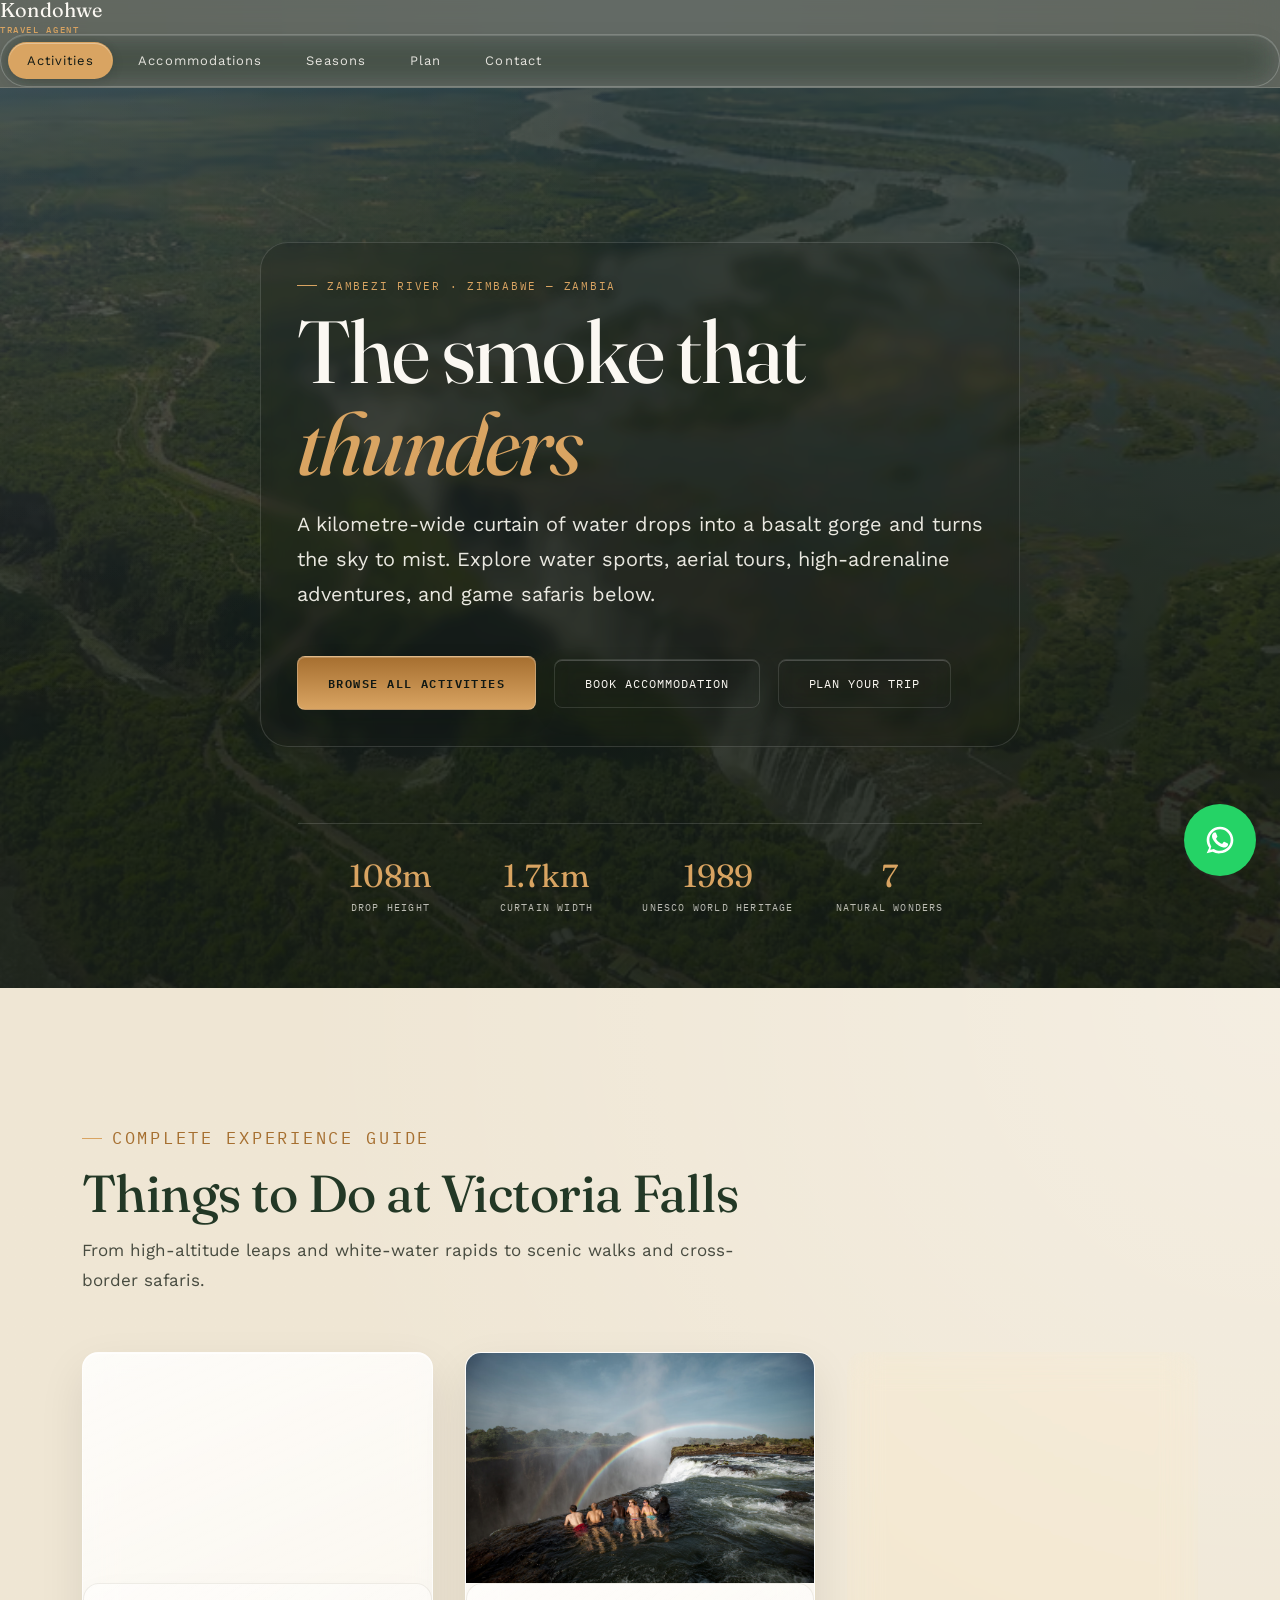
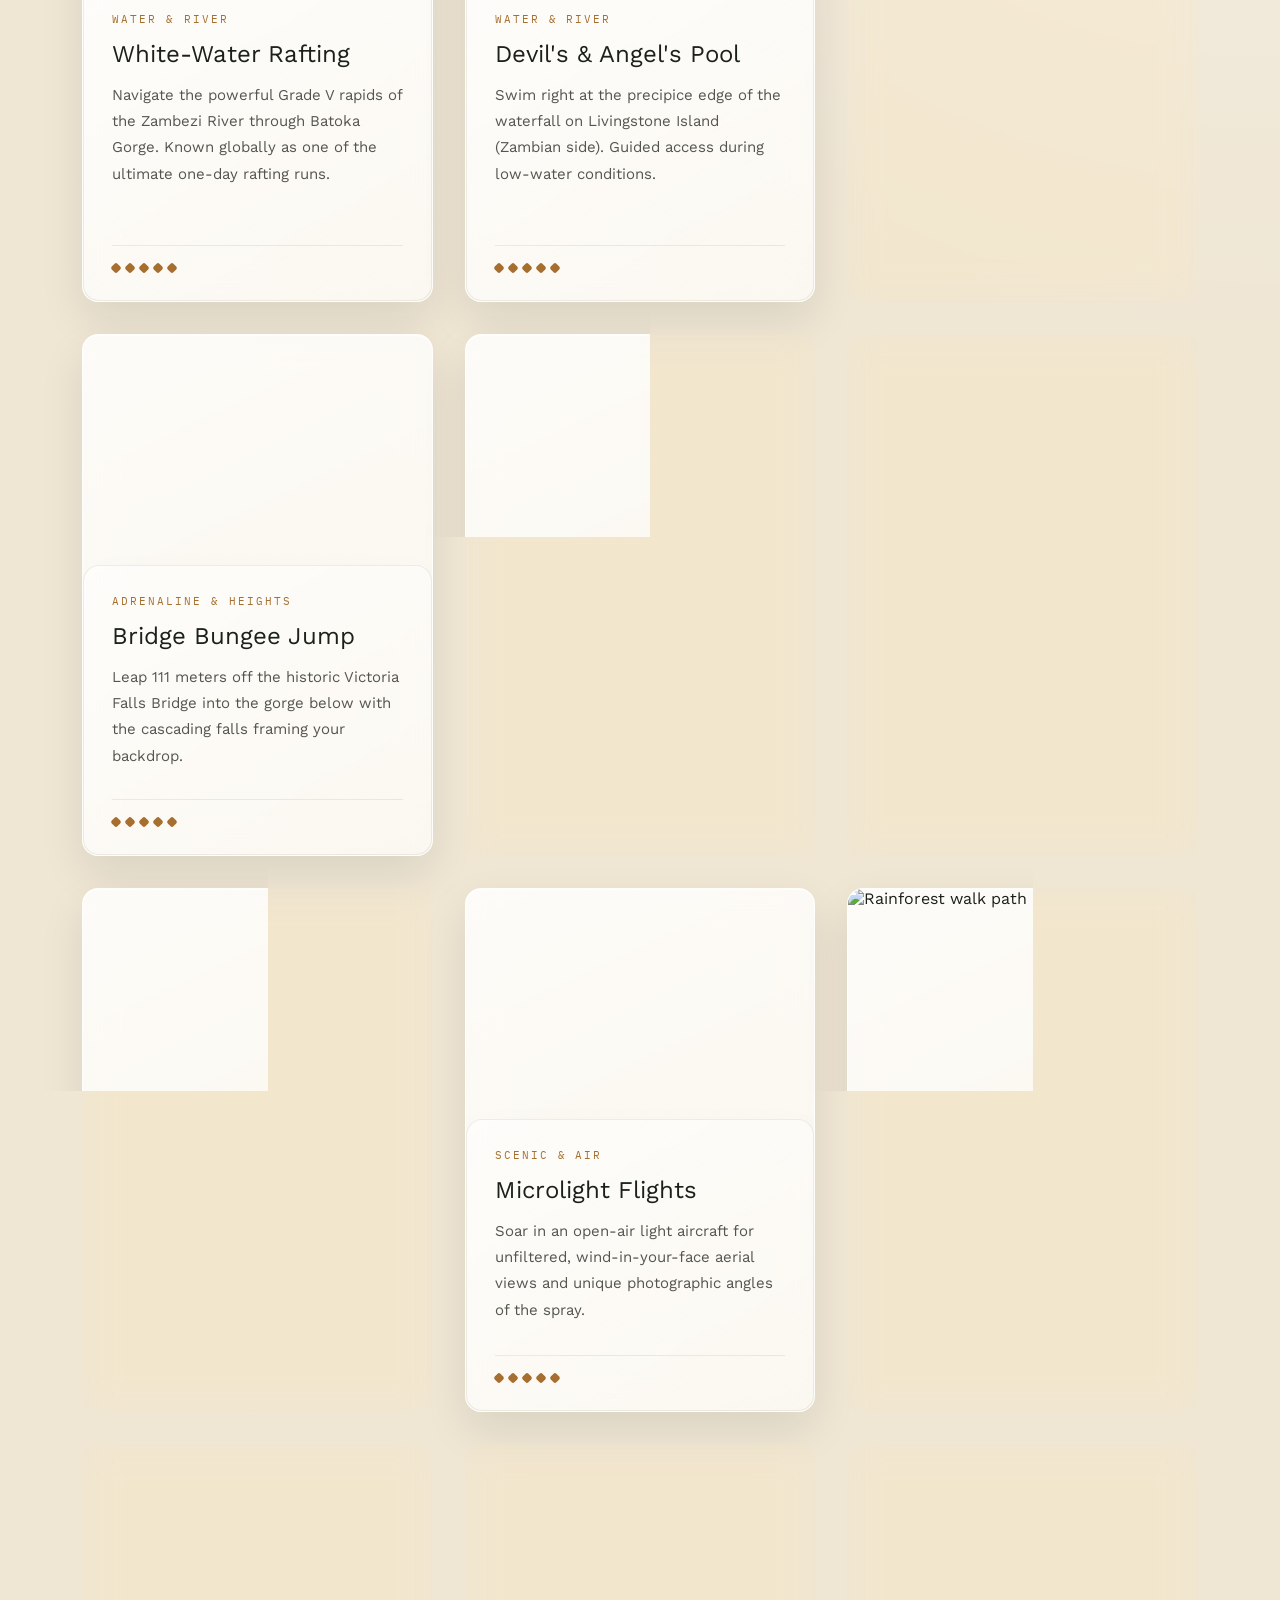
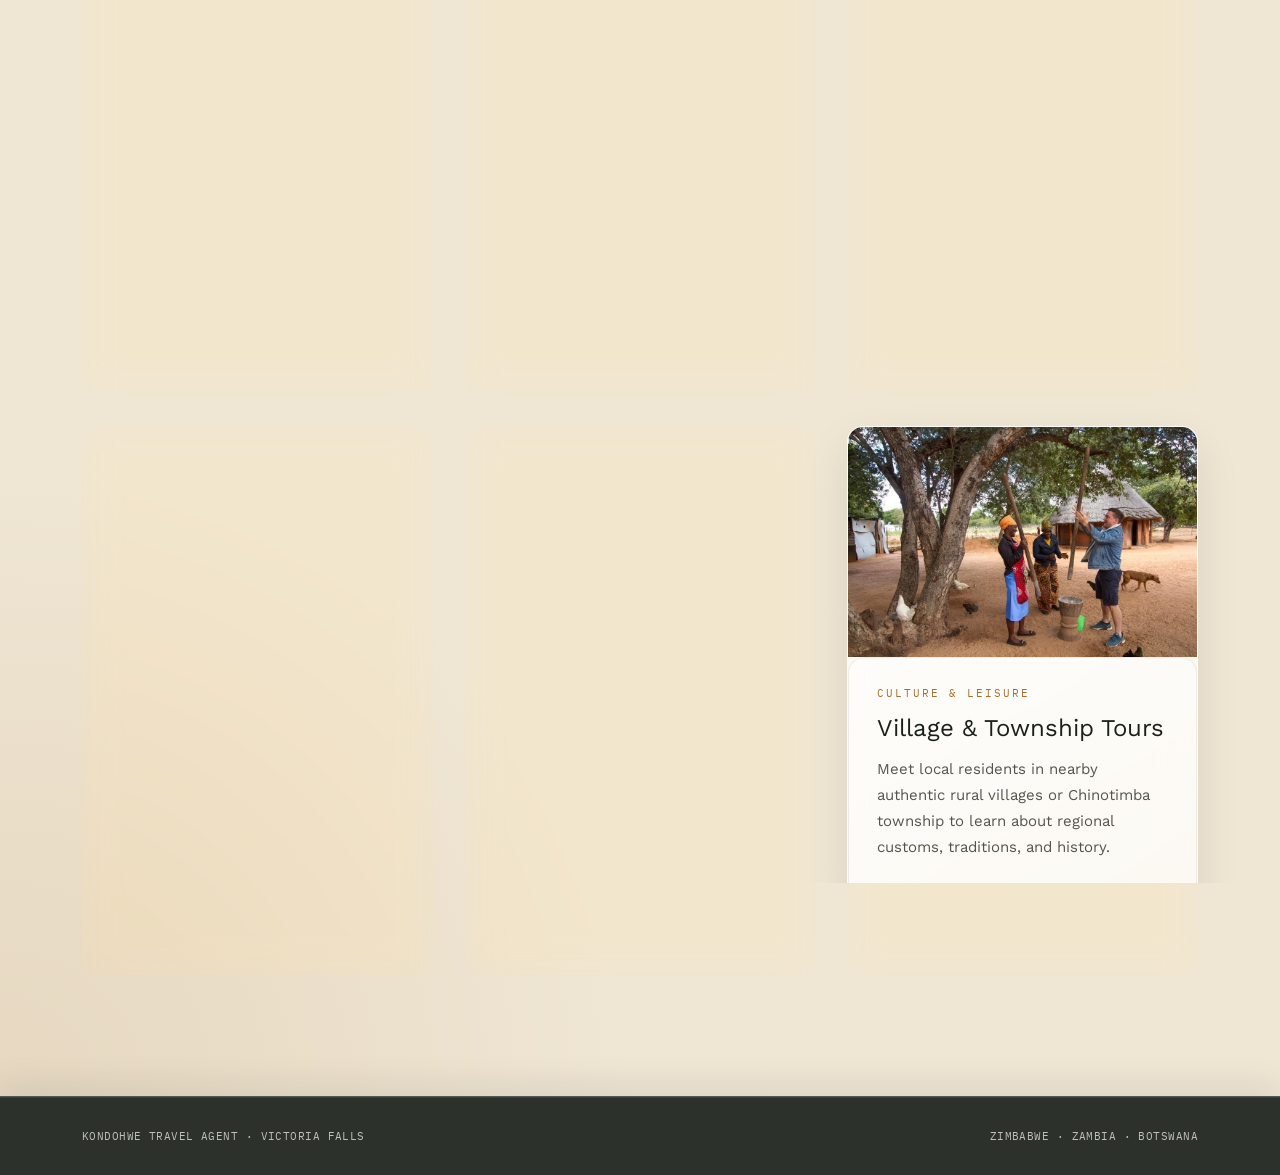
==== activities.html @ aedbdbe7 "Initial commit" ====
<!DOCTYPE html>
<html lang="en">
<head>
<meta charset="UTF-8">
<meta name="viewport" content="width=device-width, initial-scale=1.0">
<title>Kondohwe Travel Agent — Victoria Falls Activities</title>
<link rel="preconnect" href="https://fonts.googleapis.com">
<link rel="preconnect" href="https://fonts.gstatic.com" crossorigin>
<link href="https://fonts.googleapis.com/css2?family=Fraunces:opsz,wght@9..144,300;9..144,450;9..144,600&family=Work+Sans:wght@400;500;600&family=IBM+Plex+Mono:wght@400;500&display=swap" rel="stylesheet">
  <link rel="preload" as="image" href="pictures/VIC FALSS  BACKGROUND.avif" fetchpriority="high">
<style>
:root{
  --ivory:#FBF8F2;
  --sand:#EFE6D4;
  --sand-2:#E6DCC6;
  --forest:#233826;
  --forest-2:#101814;
  --bronze:#A66F30;
  --bronze-light:#D9A462;
  --ink:#1b2119;
  --line-light: rgba(27,33,25,0.10);
  --line-dark: rgba(27,33,25,0.12);
  --glass: rgba(255,255,255,0.06);
}
*{box-sizing:border-box; margin:0; padding:0;}
html{scroll-behavior:smooth;}
body{
  background: radial-gradient(circle at top, rgba(255,255,255,0.85), rgba(239,230,212,0.95) 35%);
  color:var(--ink);
  font-family:'Work Sans', sans-serif;
  -webkit-font-smoothing:antialiased;
  overflow-x:hidden;
}
@media (prefers-reduced-motion: reduce){
  *{animation-duration:0.01ms !important; animation-iteration-count:1 !important; scroll-behavior:auto !important;}
}
h1,h2,h3,h4{ font-family:'Fraunces', serif; font-weight:450; line-height:1.05; letter-spacing:-0.01em; }
.mono{ font-family:'IBM Plex Mono', monospace; }
a{ color:inherit; }
.wrap{ max-width:1180px; margin:0 auto; padding:0 32px; }
.eyebrow{
  font-family:'IBM Plex Mono', monospace;
  font-size:11px;
  letter-spacing:0.16em;
  text-transform:uppercase;
  display:flex; align-items:center; gap:10px;
  color:var(--bronze-light);
}
.eyebrow::before{ content:""; width:20px; height:1px; background:var(--bronze-light); }
a:focus-visible, button:focus-visible{ outline:3px solid var(--bronze); outline-offset:3px; }
  position:fixed; top:0; left:0; right:0; z-index:100;
  background:rgba(26, 36, 28, 0.85);
  backdrop-filter:blur(10px);
  border-bottom:1px solid var(--line-dark);
}
.nav-inner{
  max-width:1180px; margin:0 auto; padding:18px 32px;
  display:flex; align-items:center; justify-content:space-between;
}
.logo{ display:flex; flex-direction:column; line-height:1; text-decoration:none; }
.logo .name{ font-family:'Fraunces', serif; font-size:20px; letter-spacing:0.01em; color:var(--ivory); }
.logo .tag{ font-family:'IBM Plex Mono', monospace; font-size:9px; letter-spacing:0.16em; color:var(--bronze-light); margin-top:4px; text-transform:uppercase; }

nav.links{ display:flex; gap:34px; align-items:center; }
nav.links a{
  font-size:13px; letter-spacing:0.08em;
  text-decoration:none; color:var(--ivory); opacity:0.88;
  padding:8px 0; border-bottom:1px solid transparent;
  transition:opacity .25s, color .25s, border-color .25s;
}
nav.links a:hover, nav.links a.active{ opacity:1; color:var(--bronze-light); border-color:rgba(217,164,98,0.6); }
nav.links a.cta{
  opacity:1; background:linear-gradient(180deg,var(--bronze),var(--bronze-light)); color:var(--forest-2);
  padding:12px 24px; font-family:'IBM Plex Mono', monospace; font-size:11px; letter-spacing:0.12em; text-transform:uppercase;
  border-radius:999px; border:none; font-weight:700; box-shadow:0 18px 35px rgba(166,111,48,0.18);
}
nav.links a.cta:hover{ background:linear-gradient(180deg,var(--bronze-light),#cca464); }

/* Hamburger Icon Toggle */
.hamburger{
  display:none; flex-direction:column; justify-content:space-between;
  width:26px; height:18px; background:none; border:none; cursor:pointer; z-index:110;
}
.hamburger span{ width:100%; height:2px; background:var(--ivory); transition:all 0.3s ease; }
.hamburger.open span:nth-child(1){ transform: translateY(8px) rotate(45deg); }
.hamburger.open span:nth-child(2){ opacity:0; }
.hamburger.open span:nth-child(3){ transform: translateY(-8px) rotate(-45deg); }

@media (max-width:860px){
  .hamburger{ display:flex; }
  nav.links{
    position:fixed; top:0; right:-100%; width:80%; max-width:320px; height:100vh;
    background:var(--forest-2); flex-direction:column; justify-content:center;
    gap:28px; padding:40px; transition:right 0.35s ease; box-shadow:-10px 0 30px rgba(0,0,0,0.5);
  }
  nav.links.open{ right:0; }
  nav.links a{ font-size:16px; }
}

/* ---------- LANDING HERO WITH FALLS BACKGROUND ---------- */
.hero{
  position:relative;
  min-height:100vh;
  background: linear-gradient(180deg, rgba(19,25,19,0.72) 0%, rgba(19,25,19,0.90) 100%),
              url('pictures/VIC FALSS  BACKGROUND.avif') center/cover no-repeat;
  color:var(--ivory);
  display:flex; flex-direction:column; justify-content:center;
  padding-top:120px;
}
.hero::before{
  content:'';
  position:absolute; inset:0;
  background:radial-gradient(circle at top left, rgba(255,255,255,0.08), transparent 40%);
  pointer-events:none;
}
.hero-content{ position:relative; z-index:2; max-width:760px; padding:36px; backdrop-filter:blur(6px); background:rgba(19,25,19,0.22); border:1px solid rgba(255,255,255,0.14); border-radius:28px; }
.hero h1{ font-size:clamp(48px, 8vw, 88px); font-weight:450; margin-top:12px; letter-spacing:-0.02em; }
.hero h1 em{ font-style:italic; color:var(--bronze-light); }
.hero p.sub{
  max-width:58ch; font-size:clamp(16px,1.85vw,20px); line-height:1.75;
  color:rgba(251,248,241,0.92); margin-top:18px;
}
.hero-ctas{ display:flex; gap:18px; margin-top:44px; flex-wrap:wrap; align-items:center; }
.btn-ghost{ border-color:rgba(255,255,255,0.12); color:var(--ivory); background:var(--glass); }
.btn-ghost:hover{ border-color:rgba(255,255,255,0.22); }

/* Booking button variant */
.btn-book{
  background:transparent; border:1px solid rgba(255,255,255,0.12);
  color:var(--ivory); padding:16px 30px; border-radius:8px;
  font-family:'IBM Plex Mono', monospace; font-size:12px; letter-spacing:0.08em;
  transition:transform .15s ease, box-shadow .2s ease, background .2s ease;
}
.btn-book:hover{ transform:translateY(-3px); box-shadow:0 20px 40px rgba(16,18,14,0.16); background:rgba(255,255,255,0.03); }

.trust-row{
  position:relative; z-index:2; margin-top:76px; margin-bottom: 40px;
  display:flex; gap:36px; flex-wrap:wrap; justify-content:center;
  border-top:1px solid rgba(255,255,255,0.14); padding-top:32px;
}
.trust-item{ text-align:center; min-width:120px; }
.trust-item .num{ font-family:'Fraunces', serif; font-size:32px; color:var(--bronze-light); }
.trust-item .lbl{ font-family:'IBM Plex Mono', monospace; font-size:10px; letter-spacing:0.12em; text-transform:uppercase; color:rgba(251,248,241,0.72); margin-top:6px; }

/* ---------- ACTIVITIES GRID & CARDS WITH IMAGES ---------- */
.experiences{ background:radial-gradient(circle at top right, rgba(255,255,255,0.32), transparent 28%), radial-gradient(circle at bottom left, rgba(166,111,48,0.12), transparent 18%), linear-gradient(180deg, var(--sand) 0%, rgba(239,230,212,0.96) 100%); padding:120px 0; }
.section-head{ max-width:680px; margin-bottom:56px; }
.section-head h2{ font-size:clamp(36px,4.4vw,52px); margin-top:12px; color:var(--forest); }
.section-head p{ margin-top:16px; font-size:17px; line-height:1.75; color:rgba(34,40,31,0.82); }

.grid-exp{ display:grid; grid-template-columns:repeat(auto-fit, minmax(320px, 1fr)); gap:32px; }
.exp-card{
  background:rgba(255,255,255,0.96);
  border:1px solid rgba(27,33,25,0.08);
  overflow:hidden;
  display:flex; flex-direction:column;
  transition:transform .3s cubic-bezier(.2,.9,.2,1), box-shadow .3s ease, border-color .3s ease;
  border-radius:24px; box-shadow:0 28px 70px rgba(16,18,14,0.08);
}
.exp-card:hover{ transform:translateY(-8px); box-shadow:0 38px 90px rgba(16,18,14,0.14); border-color:rgba(217,164,98,0.18); }
.exp-img-wrap{ width:100%; height:230px; overflow:hidden; position:relative; }
.exp-img-wrap img{ width:100%; height:100%; object-fit:cover; transition:transform .35s ease; }
.exp-card:hover .exp-img-wrap img{ transform:scale(1.06); }

.exp-body{ padding:28px; display:flex; flex-direction:column; gap:14px; flex:1; }
.exp-num{ font-family:'IBM Plex Mono', monospace; font-size:11px; letter-spacing:0.18em; color:var(--bronze); text-transform:uppercase; }
.exp-name{ font-size:24px; color:var(--ink); }
.exp-desc{ font-size:15px; line-height:1.75; color:rgba(34,40,31,0.78); flex:1; }
.exp-meta{ display:flex; align-items:center; justify-content:space-between; margin-top:16px; padding-top:18px; border-top:1px solid rgba(27,33,25,0.08); }
.leaf-rating{ display:flex; gap:6px; }
.leaf-rating span{ width:8px; height:8px; border-radius:2px; background:var(--line-light); transform:rotate(45deg); }
.leaf-rating span.on{ background:var(--bronze); }
.exp-note{ font-family:'IBM Plex Mono', monospace; font-size:10px; letter-spacing:0.08em; text-transform:uppercase; color:rgba(34,40,31,0.55); margin-top:2px; }  .exp-card{ cursor:pointer; }

/* Inline expansion panel for each activity card */
.exp-extra{ max-height:0; overflow:hidden; transition:max-height .35s ease, padding .28s ease; padding:0 28px; }
.exp-extra .image-grid{ display:grid; grid-template-columns:repeat(auto-fit, minmax(140px, 1fr)); gap:12px; margin-top:16px; }
.exp-extra .image-grid img{ width:100%; height:110px; object-fit:cover; border-radius:10px; }
.exp-extra p{ margin-top:12px; color:rgba(34,40,31,0.85); line-height:1.6; }
.exp-card.expanded{ box-shadow:0 48px 110px rgba(16,18,14,0.16); transform:translateY(-10px); }
.exp-card.expanded .exp-extra{ max-height:680px; padding-bottom:18px; }


.activity-modal{
  position:fixed; inset:0; z-index:200; display:flex;
  justify-content:center; align-items:center; padding:32px;
  background:rgba(15,20,15,0); pointer-events:none; opacity:0;
  transition:opacity 220ms ease; backdrop-filter:blur(6px);
}
.activity-modal.open{ background:rgba(15,20,15,0.75); pointer-events:auto; opacity:1; }
.activity-modal-content{
  width:100%; max-width:1000px; max-height:92vh; overflow:auto;
  background:rgba(251,248,241,0.98); border-radius:24px; box-shadow:0 40px 80px rgba(0,0,0,0.25);
  transform:translateY(18px) scale(0.98); opacity:0;
  transition:transform 260ms cubic-bezier(.2,.9,.2,1), opacity 200ms ease;
}
.activity-modal.open .activity-modal-content{ transform:translateY(0) scale(1); opacity:1; }
.activity-modal.closing{ background:rgba(15,20,15,0); opacity:0; pointer-events:none; }
.activity-modal.closing .activity-modal-content{ transform:translateY(18px) scale(0.98); opacity:0; }
.activity-modal-header{ display:flex; justify-content:space-between; align-items:flex-start; gap:24px; padding:28px 32px 0; }
.activity-modal-header h3{ margin:0; font-size:clamp(28px,3vw,40px); color:var(--forest); }
.activity-modal-close{ background:none; border:none; color:var(--forest); font-size:20px; cursor:pointer; padding:10px; line-height:1; }
.activity-modal-body{ padding:0 32px 32px; }
.activity-modal-body p{ font-size:15px; line-height:1.75; color:rgba(34,40,31,0.88); margin:0 0 20px; }
.activity-image-grid{ display:grid; grid-template-columns:repeat(auto-fit, minmax(220px, 1fr)); gap:18px; }
.activity-image-grid img{ width:100%; height:220px; object-fit:cover; border-radius:16px; }
.activity-meta{ display:flex; flex-wrap:wrap; gap:12px; margin-bottom:18px; }
.activity-meta span{ background:var(--sand); color:var(--forest); padding:10px 14px; border-radius:999px; font-family:'IBM Plex Mono', monospace; font-size:11px; text-transform:uppercase; letter-spacing:0.08em; }
/* ---------- FOOTER ---------- */
footer{ background:var(--forest-2); color:rgba(251,248,241,0.55); padding:32px 0; border-top:1px solid var(--line-dark); }
.footer-inner{ display:flex; justify-content:space-between; align-items:center; flex-wrap:wrap; gap:14px; font-family:'IBM Plex Mono', monospace; font-size:11px; letter-spacing:0.04em; }

 </style>
<link rel="stylesheet" href="styles.css">
</head>
<body>

<!-- NAVIGATION -->
<header class="nav">
  <div class="nav-inner">
    <a href="index.html" class="logo">
      <span class="name">Kondohwe</span>
      <span class="tag">Travel Agent</span>
    </a>
    
    <button class="hamburger" id="hamburger-btn" aria-label="Toggle Menu">
      <span></span>
      <span></span>
      <span></span>
    </button>

    <nav class="links" id="nav-links">
      <a href="#activities" class="active">Activities</a>
      <a href="accommodations.html">Accommodations</a>
      <a href="seasons.html">Seasons</a>
      <a href="plan.html">Plan</a>
      <a href="contact.html">Contact</a>
    </nav>
  </div>
</header>

<!-- LANDING HERO WITH FALLS BACKGROUND IMAGE -->
<section class="hero">
  <div class="wrap hero-content">
    <p class="eyebrow">Zambezi River · Zimbabwe — Zambia</p>
    <h1>The smoke that <em>thunders</em></h1>
    <p class="sub">A kilometre-wide curtain of water drops into a basalt gorge and turns the sky to mist. Explore water sports, aerial tours, high-adrenaline adventures, and game safaris below.</p>
    <div class="hero-ctas">
      <a href="#activities" class="btn btn-primary">Browse All Activities</a>
      <a href="accommodations.html" class="btn btn-book">Book Accommodation</a>
      <a href="plan.html" class="btn btn-ghost">Plan Your Trip</a>
    </div>
  </div>

  <div class="trust-row wrap">
    <div class="trust-item"><div class="num">108m</div><div class="lbl">drop height</div></div>
    <div class="trust-item"><div class="num">1.7km</div><div class="lbl">curtain width</div></div>
    <div class="trust-item"><div class="num">1989</div><div class="lbl">UNESCO world heritage</div></div>
    <div class="trust-item"><div class="num">7</div><div class="lbl">Natural Wonders</div></div>
  </div>
</section>

<!-- COMPLETE ACTIVITIES CATALOGUE -->
<section class="experiences" id="activities">
  <div class="wrap">
    <div class="section-head">
      <p class="eyebrow" style="color:var(--bronze);">Complete Experience Guide</p>
      <h2>Things to Do at Victoria Falls</h2>
      <p>From high-altitude leaps and white-water rapids to scenic walks and cross-border safaris.</p>
    </div>

    <div class="grid-exp">

      <!-- 1. White-water Rafting -->
      <div class="exp-card">
        <div class="exp-img-wrap">
          <img src="pictures/SIO_5981-1-scaled-1.webp" alt="White water rafting" loading="lazy" decoding="async" fetchpriority="low" width="320" height="200">
        </div>
        <div class="exp-body">
          <span class="exp-num">Water & River</span>
          <span class="exp-name">White-Water Rafting</span>
          <p class="exp-desc">Navigate the powerful Grade V rapids of the Zambezi River through Batoka Gorge. Known globally as one of the ultimate one-day rafting runs.</p>
          <div class="exp-meta">
            <div class="leaf-rating"><span class="on"></span><span class="on"></span><span class="on"></span><span class="on"></span><span class="on"></span></div>
          </div>
        </div>
      </div>

      <!-- 3. Devil's Pool / Angel's Pool -->
      <div class="exp-card">
        <div class="exp-img-wrap">
          <img src="pictures/Devil's & Angel's Pool.avif" alt="Devils Pool" loading="lazy" decoding="async" fetchpriority="low" width="320" height="200">
        </div>
        <div class="exp-body">
          <span class="exp-num">Water & River</span>
          <span class="exp-name">Devil's & Angel's Pool</span>
          <p class="exp-desc">Swim right at the precipice edge of the waterfall on Livingstone Island (Zambian side). Guided access during low-water conditions.</p>
          <div class="exp-meta">
            <div class="leaf-rating"><span class="on"></span><span class="on"></span><span class="on"></span><span class="on"></span><span class="on"></span></div>
          </div>
        </div>
      </div>

      <!-- 4. Upper Zambezi Canoeing -->
      <div class="exp-card">
        <div class="exp-img-wrap">
          <img src="pictures/Upper Zambezi Canoeing.jpg" alt="Canoeing Upper Zambezi" loading="lazy" decoding="async" fetchpriority="low" width="320" height="200">
        </div>
        <div class="exp-body">
          <span class="exp-num">Water & River</span>
          <span class="exp-name">Upper Zambezi Canoeing</span>
          <p class="exp-desc">Paddle calm stretches of the upper river in two-person canoes, gliding past river islands and game drinking along the banks.</p>
          <div class="exp-meta">
            <div class="leaf-rating"><span class="on"></span><span class="on"></span><span class="on"></span><span></span><span></span></div>
          </div>
        </div>
      </div>

      <!-- 5. Bungee Jumping -->
      <div class="exp-card">
        <div class="exp-img-wrap">
          <img src="pictures/Bridge Bungee Jump.jpg" alt="Bungee Jumping" loading="lazy" decoding="async" fetchpriority="low" width="320" height="200">
        </div>
        <div class="exp-body">
          <span class="exp-num">Adrenaline & Heights</span>
          <span class="exp-name">Bridge Bungee Jump</span>
          <p class="exp-desc">Leap 111 meters off the historic Victoria Falls Bridge into the gorge below with the cascading falls framing your backdrop.</p>
          <div class="exp-meta">
            <div class="leaf-rating"><span class="on"></span><span class="on"></span><span class="on"></span><span class="on"></span><span class="on"></span></div>
          </div>
        </div>
      </div>

      <!-- 6. Gorge Swing & Flying Fox -->
      <div class="exp-card">
        <div class="exp-img-wrap">
          <img src="pictures/Gorge Swing & Flying Fox.jpg" alt="Gorge Swing" loading="lazy" decoding="async" fetchpriority="low" width="320" height="200">
        </div>
        <div class="exp-body">
          <span class="exp-num">Adrenaline & Heights</span>
          <span class="exp-name">Gorge Swing & Flying Fox</span>
          <p class="exp-desc">Step off the rim for a 70m free-fall before swinging out over Batoka Gorge, or cable-slide high above the abyss on the Flying Fox.</p>
          <div class="exp-meta">
            <div class="leaf-rating"><span class="on"></span><span class="on"></span><span class="on"></span><span class="on"></span><span></span></div>
          </div>
        </div>
      </div>

      <!-- 7. Zipline & Canopy Tours -->
      <div class="exp-card">
        <div class="exp-img-wrap">
          <img src="pictures/Botswana-Victoria-Falls-Zipline-e1719482987977.webp" alt="Canopy Zipline" loading="lazy" decoding="async" fetchpriority="low" width="320" height="200">
        </div>
        <div class="exp-body">
          <span class="exp-num">Adrenaline & Heights</span>
          <span class="exp-name">Zipline & Canopy Tours</span>
          <p class="exp-desc">Glide across deep chasms and through the hardwood forest canopy on a network of high cable slides and suspended walkways.</p>
          <div class="exp-meta">
            <div class="leaf-rating"><span class="on"></span><span class="on"></span><span class="on"></span><span class="on"></span><span></span></div>
          </div>
        </div>
      </div>

      <!-- 8. Flight of Angels (Helicopter) -->
      <div class="exp-card">
        <div class="exp-img-wrap">
          <img src="pictures/HELICOPTER.avif" alt="Helicopter flight over Victoria Falls" loading="lazy" decoding="async" fetchpriority="low" width="320" height="200">
        </div>
        <div class="exp-body">
          <span class="exp-num">Scenic & Air</span>
          <span class="exp-name">Flight of Angels (Helicopter)</span>
          <p class="exp-desc">Take a 12- or 25-minute flight looping over the massive fall curtain and down through the winding basalt gorges.</p>
          <div class="exp-meta">
            <div class="leaf-rating"><span class="on"></span><span class="on"></span><span class="on"></span><span class="on"></span><span class="on"></span></div>
          </div>
        </div>
      </div>

      <!-- 9. Microlight Flights -->
      <div class="exp-card">
        <div class="exp-img-wrap">
          <img src="pictures/microlight-flight-zambia.jpg" alt="Microlight Flight" loading="lazy" decoding="async" fetchpriority="low" width="320" height="200">
        </div>
        <div class="exp-body">
          <span class="exp-num">Scenic & Air</span>
          <span class="exp-name">Microlight Flights</span>
          <p class="exp-desc">Soar in an open-air light aircraft for unfiltered, wind-in-your-face aerial views and unique photographic angles of the spray.</p>
          <div class="exp-meta">
            <div class="leaf-rating"><span class="on"></span><span class="on"></span><span class="on"></span><span class="on"></span><span class="on"></span></div>
          </div>
        </div>
      </div>

      <!-- 10. Guided Rainforest Walks -->
      <div class="exp-card">
        <div class="exp-img-wrap">
          <img src="https://assets.anantara.com/image/upload/q_auto%2Cf_auto%2Cc_limit%2Cw_1045/media/minor/anantara/images/royal-livingstone-by-anantara/leisure/activities/royal_livingstone_by_anantara_activities_vicfallsleisurewalk_984x532.jpg" alt="Rainforest walk path" loading="lazy" decoding="async" fetchpriority="low" width="320" height="200">
        </div>
        <div class="exp-body">
          <span class="exp-num">Scenic & On Foot</span>
          <span class="exp-name">Guided Rainforest Walk</span>
          <p class="exp-desc">Walk the paths of Victoria Falls National Park across 16 key viewpoints, getting immersed in localized mist and rainbows.</p>
          <div class="exp-meta">
            <div class="leaf-rating"><span class="on"></span><span class="on"></span><span class="on"></span><span class="on"></span><span></span></div>
          </div>
        </div>
      </div>

      <!-- 11. Game Drives -->
      <div class="exp-card">
        <div class="exp-img-wrap">
          <img src="pictures/game drive.avif" alt="Safari game drive lion" loading="lazy" decoding="async" fetchpriority="low" width="320" height="200">
        </div>
        <div class="exp-body">
          <span class="exp-num">Wildlife & Land</span>
          <span class="exp-name">Reserve Game Drives</span>
          <p class="exp-desc">Spot elephants, rhinos, lions, and buffaloes on 4x4 open safari vehicle drives in Victoria Falls Private Game Reserve or Zambezi NP.</p>
          <div class="exp-meta">
            <div class="leaf-rating"><span class="on"></span><span class="on"></span><span class="on"></span><span class="on"></span><span></span></div>
          </div>
        </div>
      </div>

      <!-- 12. Chobe Day Trip -->
      <div class="exp-card">
        <div class="exp-img-wrap">
          <img src="pictures/botswana-chobe-elephant.jpg" alt="Elephant in Chobe" loading="lazy" decoding="async" fetchpriority="low" width="320" height="230">
        </div>
        <div class="exp-body">
          <span class="exp-num">Wildlife & Land</span>
          <span class="exp-name">Chobe National Park Day Trip</span>
          <p class="exp-desc">Cross into Botswana for a full-day adventure including a Chobe River safari cruise and afternoon 4x4 drive in elephant territory.</p>
          <div class="exp-meta">
            <div class="leaf-rating"><span class="on"></span><span class="on"></span><span class="on"></span><span class="on"></span><span class="on"></span></div>
          </div>
        </div>
      </div>

      <!-- 13. Horseback / Nature Trails -->
      <div class="exp-card">
        <div class="exp-img-wrap">
          <img src="pictures/Horse-Riding-aroun-Vic-Falls-6.jpeg" alt="Horseback ride in bush" loading="lazy" decoding="async" fetchpriority="low" width="320" height="230">
        </div>
        <div class="exp-body">
          <span class="exp-num">Wildlife & Land</span>
          <span class="exp-name">Horseback & Bush Trails</span>
          <p class="exp-desc">Ride through African teak forests and national park bushlands along the riverbanks, tracking wildlife silently on horseback.</p>
          <div class="exp-meta">
            <div class="leaf-rating"><span class="on"></span><span class="on"></span><span class="on"></span><span></span><span></span></div>
          </div>
        </div>
      </div>

      <!-- 14. The Boma Dinner & Drum Show -->
      <div class="exp-card">
        <div class="exp-img-wrap">
          <img src="pictures/BOMA.jpg" alt="African night drum show" loading="lazy" decoding="async" fetchpriority="low" width="320" height="230">
        </div>
        <div class="exp-body">
          <span class="exp-num">Culture & Leisure</span>
          <span class="exp-name">The Boma Dinner & Drum Show</span>
          <p class="exp-desc">An immersive evening featuring traditional buffet delicacies, local dancers, face painting, and interactive djembe drumming.</p>
          <div class="exp-meta">
            <div class="leaf-rating"><span class="on"></span><span class="on"></span><span class="on"></span><span class="on"></span><span></span></div>
          </div>
        </div>
      </div>

      <!-- 15. High Tea at Victoria Falls Hotel -->
      <div class="exp-card">
        <div class="exp-img-wrap">
          <img src="pictures/VictoriaFallsHotelHighTea-700x465.jpg" alt="High tea setting" loading="lazy" decoding="async" fetchpriority="low" width="320" height="230">
        </div>
        <div class="exp-body">
          <span class="exp-num">Culture & Leisure</span>
          <span class="exp-name">High Tea at Victoria Falls Hotel</span>
          <p class="exp-desc">Savor tea, pastries, and sandwiches on Stanley's Terrace overlooking the historic Victoria Falls Bridge and spray plumes.</p>
          <div class="exp-meta">
            <div class="leaf-rating"><span class="on"></span><span class="on"></span><span class="on"></span><span></span><span></span></div>
          </div>
        </div>
      </div>

      <!-- 16. Village & Township Tours -->
      <div class="exp-card">
        <div class="exp-img-wrap">
          <img src="pictures/victoria-falls-zimbabwe-village-tour_ZbopW.jpg" alt="Local village culture" loading="lazy" decoding="async" fetchpriority="low" width="320" height="230">
        </div>
        <div class="exp-body">
          <span class="exp-num">Culture & Leisure</span>
          <span class="exp-name">Village & Township Tours</span>
          <p class="exp-desc">Meet local residents in nearby authentic rural villages or Chinotimba township to learn about regional customs, traditions, and history.</p>
          <div class="exp-meta">
            <div class="leaf-rating"><span class="on"></span><span class="on"></span><span class="on"></span><span class="on"></span><span></span></div>
          </div>
        </div>
      </div>

    </div>
  </div>
</section>

<div class="activity-modal" id="activity-modal" aria-hidden="true">
  <div class="activity-modal-content" role="dialog" aria-labelledby="activity-modal-title">
    <div class="activity-modal-header">
      <h3 id="activity-modal-title"></h3>
      <button type="button" class="activity-modal-close" id="activity-modal-close" aria-label="Close detail panel">×</button>
    </div>
    <div class="activity-modal-body">
      <div class="activity-meta" id="activity-modal-meta"></div>
      <p id="activity-modal-description"></p>
      <div class="activity-image-grid" id="activity-modal-images"></div>
    </div>
  </div>
</div>

<footer>
  <div class="wrap footer-inner">
    <span>KONDOHWE TRAVEL AGENT · VICTORIA FALLS</span>
    <span>ZIMBABWE · ZAMBIA · BOTSWANA</span>
  </div>
</footer>

<script>
// Mobile Hamburger Menu Toggle Script
(function(){
  var btn = document.getElementById('hamburger-btn');
  var menu = document.getElementById('nav-links');

  if(btn && menu){
    btn.addEventListener('click', function(){
      btn.classList.toggle('open');
      menu.classList.toggle('open');
    });

    // Close menu when clicking outside or clicking a link
    menu.querySelectorAll('a').forEach(function(link){
      link.addEventListener('click', function(){
        btn.classList.remove('open');
        menu.classList.remove('open');
      });
    });
  }

  var activityData = {
    'White-Water Rafting': {
      title: 'White-Water Rafting',
      meta: ['Water & River', 'Grade V Rapids', '1 day'],
      description: 'Navigate the powerful rapids of the upper Zambezi through Batoka Gorge. Experience thrilling drops, white-water waves, and expert river guides blending adrenaline with spectacular canyon scenery.',
      images: ['pictures/VIC FALLS.avif', 'pictures/Upper Zambezi Canoeing.jpg', 'pictures/victoria-falls-zimbabwe-village-tour_ZbopW.jpg']
    },
    "Devil's & Angel's Pool": {
      title: "Devil's & Angel's Pool",
      meta: ['Water & River', 'Swimming', 'High Water'],
      description: 'Swim at the edge of the falls on Livingstone Island when conditions allow. This guided experience offers dramatic views and a unique natural pool at the precipice.',
      images: ["pictures/Devil's & Angel's Pool.avif", 'pictures/VIC FALSS  BACKGROUND.avif', 'pictures/VIC FALLS.avif']
    },
    'Upper Zambezi Canoeing': {
      title: 'Upper Zambezi Canoeing',
      meta: ['Water & River', 'Paddle', 'Nature'],
      description: 'Paddle calm river sections in a two-person canoe while drifting past river islands and wildlife along the banks during a serene guided tour.',
      images: ['pictures/Upper Zambezi Canoeing.jpg', 'pictures/victoria-falls-zimbabwe-village-tour_ZbopW.jpg', 'pictures/VIC FALLS.avif']
    },
    'Bridge Bungee Jump': {
      title: 'Bridge Bungee Jump',
      meta: ['Adrenaline & Heights', '111m', 'Thrill'],
      description: 'Leap 111 meters off the historic Victoria Falls Bridge, free-falling over the Batoka Gorge with the waterfall in the backdrop.',
      images: ['pictures/Bridge Bungee Jump.jpg', 'pictures/Gorge Swing & Flying Fox.jpg', 'pictures/HELICOPTER.avif']
    },
    'Gorge Swing & Flying Fox': {
      title: 'Gorge Swing & Flying Fox',
      meta: ['Adrenaline & Heights', 'Swing', 'Zipline'],
      description: 'Jump into a 70m free-fall over Batoka Gorge or glide along the Flying Fox cable for soaring canyon views and thrills.',
      images: ['pictures/Gorge Swing & Flying Fox.jpg', 'pictures/HELICOPTER.avif', 'pictures/Botswana-Victoria-Falls-Zipline-e1719482987977.webp']
    },
    'Zipline & Canopy Tours': {
      title: 'Zipline & Canopy Tours',
      meta: ['Adrenaline & Heights', 'Aerial', 'Forest'],
      description: 'Soar through the forest canopy and across chasms on high-speed cable slides, combining height, speed, and forest scenery in one tour.',
      images: ['pictures/Botswana-Victoria-Falls-Zipline-e1719482987977.webp', 'pictures/HELICOPTER.avif', 'pictures/VIC FALLS.avif']
    },
    'Flight of Angels (Helicopter)': {
      title: 'Flight of Angels (Helicopter)',
      meta: ['Scenic & Air', 'Aerial', 'Iconic'],
      description: 'Take a dramatic helicopter flight over the falls and basalt gorge for unmatched aerial perspectives of the mist and river corridor.',
      images: ['pictures/HELICOPTER.avif', 'pictures/FLIGHT OF ANGELS.jpg', 'pictures/VIC FALSS  BACKGROUND.avif']
    },
    'Microlight Flights': {
      title: 'Microlight Flights',
      meta: ['Scenic & Air', 'Open Cockpit', 'Photography'],
      description: 'Fly low and open-air in a microlight aircraft for intimate aerial views and a thrilling, unobstructed sense of the falls and surrounding wilderness.',
      images: ['pictures/microlight-flight-zambia.jpg', 'pictures/HELICOPTER.avif', 'pictures/VIC FALLS.avif']
    },
    'Guided Rainforest Walk': {
      title: 'Guided Rainforest Walk',
      meta: ['Scenic & On Foot', 'Nature', 'Viewpoints'],
      description: 'Explore the rainforest paths of Victoria Falls National Park with a guide, visiting key viewpoints and experiencing mist, rainbows, and lush greenery.',
      images: ['pictures/VIC FALSS  BACKGROUND.avif', 'pictures/VIC FALLS.avif', 'pictures/Devil\'s & Angel\'s Pool.avif']
    },
    'Reserve Game Drives': {
      title: 'Reserve Game Drives',
      meta: ['Wildlife & Land', 'Safari', 'Big Five'],
      description: 'Search for elephants, lions, and buffaloes on a private game drive in nearby reserves, guided by experienced trackers and drivers.',
      images: ['pictures/game drive.avif', 'pictures/botswana-chobe-elephant.jpg', 'pictures/VIC FALLS.avif']
    },
    'Chobe National Park Day Trip': {
      title: 'Chobe National Park Day Trip',
      meta: ['Wildlife & Land', 'Botswana', 'Elephants'],
      description: 'Cross into Botswana for a full-day Chobe safari, combining river cruise views with afternoon 4x4 game drives in a world-famous wildlife park.',
      images: ['pictures/botswana-chobe-elephant.jpg', 'pictures/game drive.avif', 'pictures/victoria-falls-zimbabwe-village-tour_ZbopW.jpg']
    },
    'Horseback & Bush Trails': {
      title: 'Horseback & Bush Trails',
      meta: ['Wildlife & Land', 'Horse Riding', 'Nature'],
      description: 'Ride through teak forests and national park bushlands, tracking wildlife quietly on horseback and enjoying scenic riverbank views.',
      images: ['pictures/Horse-Riding-aroun-Vic-Falls-6.jpeg', 'pictures/game drive.avif', 'pictures/VIC FALLS.avif']
    },
    'The Boma Dinner & Drum Show': {
      title: 'The Boma Dinner & Drum Show',
      meta: ['Culture & Leisure', 'Dinner', 'Music'],
      description: 'Enjoy traditional cuisine, local dancers, and interactive drumming in a cultural evening experience at The Boma.',
      images: ['pictures/BOMA.jpg', 'pictures/VictoriaFallsHotelHighTea-700x465.jpg', 'pictures/victoria-falls-zimbabwe-village-tour_ZbopW.jpg']
    },
    'High Tea at Victoria Falls Hotel': {
      title: 'High Tea at Victoria Falls Hotel',
      meta: ['Culture & Leisure', 'Luxury', 'Heritage'],
      description: 'Savor tea and pastries on Stanley’s Terrace, soaking in views of the historic bridge and the river spray.',
      images: ['pictures/VictoriaFallsHotelHighTea-700x465.jpg', 'pictures/VIC FALLS.avif', 'pictures/VIC FALSS  BACKGROUND.avif']
    },
    'Village & Township Tours': {
      title: 'Village & Township Tours',
      meta: ['Culture & Leisure', 'Local Life', 'Tours'],
      description: 'Visit local villages and townships to learn about traditions, crafts, and daily life in the Victoria Falls region.',
      images: ['pictures/victoria-falls-zimbabwe-village-tour_ZbopW.jpg', 'pictures/VIC FALLS.avif', 'pictures/BOMA.jpg']
    }
  };

  var cards = document.querySelectorAll('.exp-card');

  // Create inline expansion content for each card when clicked (expand/collapse)
  function createExtraSection(data){
    var container = document.createElement('div');
    container.className = 'exp-extra';

    var desc = document.createElement('p');
    desc.textContent = data.description || '';
    container.appendChild(desc);

    if(Array.isArray(data.images) && data.images.length){
      var grid = document.createElement('div');
      grid.className = 'image-grid';
      data.images.forEach(function(src){
        var img = document.createElement('img');
        img.src = src; img.alt = data.title || ''; img.loading = 'lazy'; img.decoding = 'async'; img.fetchPriority = 'low';
        grid.appendChild(img);
      });
      container.appendChild(grid);
    }

    return container;
  }

  function toggleCard(card){
    var expanded = card.classList.contains('expanded');
    if(expanded){
      card.classList.remove('expanded');
      // collapse: leave DOM but allow CSS to hide
      return;
    }

    // expand: insert extra section if not present
    var title = card.querySelector('.exp-name').textContent.trim();
    var key = title;
    var data = activityData[key];
    if(!data) return;

    // remove expanded class from any other card (single-open behavior)
    document.querySelectorAll('.exp-card.expanded').forEach(function(c){ c.classList.remove('expanded'); });

    var extra = card.querySelector('.exp-extra');
    if(!extra){
      extra = createExtraSection(data);
      card.appendChild(extra);
      // allow a tiny delay so transition can run when adding max-height
      requestAnimationFrame(function(){ card.classList.add('expanded'); });
    } else {
      // already exists but was collapsed
      requestAnimationFrame(function(){ card.classList.add('expanded'); });
    }
    // focus the first image if present for keyboard users
    var firstImg = card.querySelector('.exp-extra img');
    if(firstImg) firstImg.setAttribute('tabindex','0');
  }

  // Attach click + keyboard handlers
  cards.forEach(function(card){
    card.setAttribute('tabindex', '0');
    card.setAttribute('role', 'button');
    card.addEventListener('click', function(e){
      // Avoid toggling when clicking links or buttons inside card
      if(e.target.closest('a') || e.target.closest('button')) return;
      toggleCard(card);
    });
    card.addEventListener('keydown', function(e){ if(e.key === 'Enter' || e.key === ' '){ e.preventDefault(); toggleCard(card); } });
  });
})();
</script>
<a href="https://wa.me/263776840785?text=Hello%20Victoria%20Falls%20team%2C%20I%20would%20like%20to%20ask%20about%20activity%20bookings%20and%20accommodation%20options." class="btn-whatsapp whatsapp-float" target="_blank" rel="noopener noreferrer" aria-label="Contact on WhatsApp">
  <svg viewBox="0 0 24 24" fill="none" xmlns="http://www.w3.org/2000/svg" aria-hidden="true">
    <path d="M17.472 14.382c-.297-.149-1.758-.867-2.03-.967-.272-.1-.47-.149-.67.149s-.767.967-.94 1.166c-.173.199-.347.223-.644.075-.297-.149-1.255-.462-2.39-1.475-.883-.788-1.48-1.761-1.653-2.059-.173-.297-.018-.458.13-.606.134-.133.297-.347.446-.52.149-.173.198-.298.298-.497.099-.199.05-.373-.025-.522-.075-.149-.67-1.612-.92-2.207-.242-.579-.487-.5-.67-.51l-.571-.01c-.199 0-.522.075-.796.373s-1.04 1.016-1.04 2.479 1.065 2.876 1.213 3.074c.149.198 2.096 3.2 5.077 4.487.709.306 1.262.489 1.694.626.712.226 1.36.194 1.872.118.571-.085 1.758-.719 2.006-1.413.248-.695.248-1.29.173-1.414-.075-.124-.272-.199-.57-.348z" fill="currentColor"/>
    <path fill-rule="evenodd" clip-rule="evenodd" d="M12.004 2.003C6.478 2.003 2.004 6.478 2.004 12c0 2.115.69 4.105 1.876 5.727L2 22l4.47-1.169A9.937 9.937 0 0 0 12.004 22c5.526 0 10.001-4.475 10.001-10S17.53 2.003 12.004 2.003zm0 18.03c-1.54 0-3.03-.403-4.312-1.165l-.308-.184-2.643.693.706-2.576-.2-.33A7.971 7.971 0 0 1 4.004 12c0-4.418 3.586-8.002 8-8.002 4.417 0 8.001 3.585 8.001 8.002 0 4.418-3.584 8.001-8.001 8.001z" fill="currentColor"/>
  </svg>
</a>
</body>
</html>
---- styles.css ----
/* Shared site styles - centralized
   Contains premium button styles, WhatsApp floating button, and CTA nav styles.
*/
:root{
  --ivory:#FBF8F2; --sand:#EFE6D4; --forest:#233826; --forest-2:#101814;
  --bronze:#A66F30; --bronze-light:#D9A462; --ink:#1b2119;
}
.site-page{
  min-height:100vh;
  display:flex;
  flex-direction:column;
}
.site-page footer{
  width:100%;
  margin-top:auto;
  padding:28px 0;
}
.site-page .footer-inner{
  color:rgba(251,248,241,0.72);
  line-height:1.5;
}

/* Buttons */
.btn{
  font-family:'IBM Plex Mono', monospace;
  font-size:12px; letter-spacing:0.08em; text-transform:uppercase;
  padding:12px 24px; cursor:pointer; text-decoration:none;
  display:inline-flex; align-items:center; gap:10px; border-radius:10px;
  transition:transform .15s ease, background .25s ease, box-shadow .2s ease; border:1px solid transparent;
}
.btn:hover{ transform:translateY(-3px); box-shadow:0 18px 40px rgba(16,18,14,0.12); }
.btn-primary{ background: linear-gradient(180deg, var(--bronze) 0%, var(--bronze-light) 100%); color:var(--forest-2); font-weight:600; letter-spacing:0.12em; box-shadow:0 12px 36px rgba(166,111,48,0.14); }
.btn-primary:hover{ transform:translateY(-4px); box-shadow:0 18px 50px rgba(16,18,14,0.18); }
.btn-book{ background:transparent; border:1px solid rgba(27,33,25,0.08); color:var(--forest); padding:12px 22px; border-radius:10px; }
.btn-ghost{ border:1px solid rgba(27,33,25,0.06); color:var(--forest); background:transparent; }
button.btn-submit{ all:unset; display:inline-flex; align-items:center; justify-content:center; padding:12px 22px; border-radius:10px; background:linear-gradient(180deg,var(--bronze),var(--bronze-light)); color:var(--forest-2); font-weight:600; cursor:pointer; box-shadow:0 12px 36px rgba(166,111,48,0.14); }

/* Nav CTA */
nav.links a.cta{ opacity:1; background: linear-gradient(180deg,var(--bronze),var(--bronze-light)); color:var(--forest-2); padding:10px 18px; border-radius:8px; font-family:'IBM Plex Mono', monospace; font-size:11px; text-transform:uppercase; font-weight:500; border-bottom:none; }
nav.links a.cta:hover{ background:var(--bronze-light); }

/* Hero context: ensure buttons are visible on dark hero overlays */
.hero .btn{ padding:16px 30px; border-radius:8px; }
.hero .btn-book{ background:transparent; border:1px solid rgba(255,255,255,0.12); color:var(--ivory); }
.hero .btn-ghost{ border-color:rgba(255,255,255,0.12); color:var(--ivory); background:transparent; }

/* WhatsApp floating button */
.btn-whatsapp{ display:inline-flex; align-items:center; justify-content:center; width:72px; height:72px; border-radius:50%; border:none; cursor:pointer; background:#25D366; color:#fff; font-family:'IBM Plex Mono', monospace; font-size:14px; text-transform:none; text-decoration:none; padding:0; box-shadow:0 30px 60px rgba(0,0,0,0.20); animation:whatsapp-bounce 2.5s ease-in-out infinite; }
.btn-whatsapp svg{ width:32px; height:32px; }
.btn-whatsapp:hover{ background:#1ebe5d; }
.whatsapp-float{ position:fixed; right:24px; bottom:24px; z-index:120; }
@keyframes whatsapp-bounce{ 0%,100%{ transform:translateY(0); } 15%{ transform:translateY(-6px); } 40%{ transform:translateY(0); } 65%{ transform:translateY(-3px); } 85%{ transform:translateY(0); } }

/* Card polish — make square corners look premium across site */
.season-card,
.plan-item,
.accom-card,
.exp-card,
.faq-card,
.custom-qa-card,
.accom-card,
.exp-card .exp-body,
.accom-card .accom-body{
  border-radius:16px;
  box-shadow:0 20px 40px rgba(16,18,14,0.06);
  border:1px solid rgba(16,18,14,0.06);
  overflow:hidden;
  background-clip: padding-box;
}

/* Accommodations page specific styles */
.accom-grid{ display:grid; grid-template-columns:repeat(auto-fill,minmax(300px,1fr)); gap:28px; padding:48px 0; }
.accom-grid h2{ grid-column:1/-1; text-align:center; margin:0 0 18px; font-size:clamp(20px,2vw,24px); color:var(--forest); }
.accom-card{ display:flex; flex-direction:column; background:linear-gradient(180deg,var(--ivory),#fff); border-radius:14px; overflow:hidden; transition:transform .28s ease, box-shadow .28s ease; }
.accom-card:hover{ transform:translateY(-8px); box-shadow:0 30px 70px rgba(16,18,14,0.08); }
.accom-media{ height:200px; background-size:cover; background-position:center; position:relative; }
.accom-media::after{ content:""; position:absolute; inset:0; background:linear-gradient(180deg, rgba(0,0,0,0) 40%, rgba(0,0,0,0.08) 100%); }
.accom-body{ padding:20px 22px 24px; display:flex; flex-direction:column; gap:10px; }
.accom-title{ font-family:'Fraunces', serif; font-size:20px; color:var(--forest); margin-bottom:6px; }
.accom-desc{ color:rgba(27,33,25,0.8); line-height:1.6; font-size:14px; }
.accom-meta{ display:flex; gap:8px; align-items:center; }
.accom-meta .badge{ padding:6px 10px; border-radius:999px; background:linear-gradient(180deg,var(--sand),var(--sand-2)); color:var(--forest); font-family:'IBM Plex Mono', monospace; font-size:11px; }
.accom-actions{ margin-top:12px; display:flex; align-items:center; justify-content:space-between; gap:12px; }
.accom-actions .cta{ background: linear-gradient(180deg,var(--bronze),var(--bronze-light)); color:var(--forest-2); padding:10px 16px; border-radius:8px; text-decoration:none; box-shadow:0 10px 30px rgba(166,111,48,0.08); }
.accom-actions .small{ color:rgba(27,33,25,0.6); font-size:13px; }

@media (max-width:760px){
  .accom-grid{ grid-template-columns:1fr; padding:28px 0; }
  .accom-media{ height:160px; }
}

/* Slightly lift title and add comfortable inner spacing */
.season-card h3,
.plan-item h3,
.accom-title,
.faq-card h3{
  margin-top:6px;
}

/* Make badge area subtle and premium */
.season-card .months,
.accom-meta .badge{
  background:transparent;
  color:var(--bronze);
  letter-spacing:0.12em;
}
.logo{
  display:flex;
  flex-direction:column;
  line-height:1;
  text-decoration:none;
}
.logo .name{
  font-family:'Fraunces',serif;
  font-size:20px;
  letter-spacing:.01em;
  color:var(--ivory);
}
.logo .tag{
  margin-top:5px;
  color:var(--bronze-light);
  font:500 9px/1 'IBM Plex Mono',monospace;
  letter-spacing:.18em;
  text-transform:uppercase;
}

/* Sitewide liquid glass navigation and pill controls */
header.nav{
  background:rgba(26,36,28,0.68);
  -webkit-backdrop-filter:blur(18px) saturate(145%);
  backdrop-filter:blur(18px) saturate(145%);
  border-bottom:1px solid rgba(255,255,255,0.16);
  box-shadow:0 10px 34px rgba(16,24,20,0.12);
}
nav.links{
  gap:6px;
  padding:7px;
  border:1px solid rgba(255,255,255,0.22);
  border-radius:999px;
  background:rgba(255,255,255,0.09);
  box-shadow:inset 0 1px 0 rgba(255,255,255,0.14), 0 8px 24px rgba(16,24,20,0.08);
  -webkit-backdrop-filter:blur(18px) saturate(145%);
  backdrop-filter:blur(18px) saturate(145%);
}
nav.links a,
nav.links a:hover,
nav.links a.active{
  border:1px solid transparent;
  border-radius:999px;
  padding:10px 18px;
  transition:background .22s ease, color .22s ease, transform .22s ease, box-shadow .22s ease;
}
nav.links a:hover{ background:rgba(255,255,255,0.12); }
nav.links a.active:not(.cta){
  background:var(--bronze-light);
  color:var(--forest-2);
  box-shadow:0 3px 12px rgba(16,24,20,0.14), inset 0 1px 0 rgba(255,255,255,0.32);
}
nav.links a.cta,
nav.links a.cta:hover,
nav.links a.cta.active{
  border:1px solid rgba(255,255,255,0.24);
  border-radius:999px;
  padding:10px 20px;
  background:linear-gradient(180deg,var(--bronze),var(--bronze-light));
  color:var(--forest-2);
  box-shadow:0 5px 16px rgba(16,24,20,0.14), inset 0 1px 0 rgba(255,255,255,0.24);
}
.btn,
button.btn-submit,
.accom-actions .cta,
button:not(.hamburger):not(.activity-modal-close){
  border-radius:999px;
  transition:transform .2s ease, box-shadow .2s ease, background .2s ease;
}
.btn,
button.btn-submit,
.accom-actions .cta{
  border:1px solid rgba(255,255,255,0.24);
  box-shadow:0 8px 22px rgba(16,24,20,0.12), inset 0 1px 0 rgba(255,255,255,0.2);
}
.btn:hover,
button.btn-submit:hover,
.accom-actions .cta:hover,
button:not(.hamburger):not(.activity-modal-close):hover{
  transform:translateY(-2px);
  box-shadow:0 12px 28px rgba(16,24,20,0.16), inset 0 1px 0 rgba(255,255,255,0.24);
}
.btn-ghost,
.btn-book{
  background:rgba(255,255,255,0.12);
  -webkit-backdrop-filter:blur(12px) saturate(135%);
  backdrop-filter:blur(12px) saturate(135%);
}
.btn-whatsapp,
.hamburger,
button.activity-modal-close{ border-radius:50%; }

@media (max-width:860px){
  nav.links{
    gap:18px;
    padding:40px;
    border-radius:24px 0 0 24px;
    border:1px solid rgba(255,255,255,0.18);
    background:rgba(16,24,20,0.9);
  }
  nav.links a,
  nav.links a:hover,
  nav.links a.active{ padding:12px 22px; }
}

/* Extend the glass finish to the site's content surfaces */
.season-card,
.plan-item,
.accom-card,
.exp-card,
.faq-card,
.custom-qa-card,
.custom-qa-response,
.contact-sec,
.activity-modal-content{
  background:linear-gradient(145deg,rgba(255,255,255,0.78),rgba(255,255,255,0.54));
  border:1px solid rgba(255,255,255,0.68);
  box-shadow:0 18px 46px rgba(16,24,20,0.09), inset 0 1px 0 rgba(255,255,255,0.72);
  -webkit-backdrop-filter:blur(18px) saturate(135%);
  backdrop-filter:blur(18px) saturate(135%);
}
.season-card,
.plan-item,
.faq-card,
.custom-qa-card,
.custom-qa-response{
  border-radius:22px;
  transition:transform .25s ease, box-shadow .25s ease, border-color .25s ease;
}
.season-card:hover,
.plan-item:hover,
.faq-card:hover,
.custom-qa-card:hover{
  transform:translateY(-4px);
  border-color:rgba(255,255,255,0.9);
  box-shadow:0 24px 54px rgba(16,24,20,0.12), inset 0 1px 0 rgba(255,255,255,0.82);
}
.exp-card,
.accom-card{
  background:linear-gradient(155deg,rgba(255,255,255,0.86),rgba(255,255,255,0.62));
  border-color:rgba(255,255,255,0.72);
  -webkit-backdrop-filter:blur(16px) saturate(135%);
  backdrop-filter:blur(16px) saturate(135%);
}
.exp-body,
.accom-body{ background:linear-gradient(145deg,rgba(255,255,255,0.52),rgba(255,255,255,0.24)); }
.contact-sec{
  border-radius:26px;
  padding:112px 38px 96px;
}
input,
select,
textarea,
.custom-qa-card input,
.custom-qa-card textarea{
  border-radius:14px;
  background:rgba(255,255,255,0.62);
  border:1px solid rgba(255,255,255,0.82);
  box-shadow:inset 0 1px 2px rgba(16,24,20,0.04), 0 6px 18px rgba(16,24,20,0.04);
  -webkit-backdrop-filter:blur(12px) saturate(125%);
  backdrop-filter:blur(12px) saturate(125%);
  transition:border-color .2s ease, box-shadow .2s ease, background .2s ease;
}
input:focus,
select:focus,
textarea:focus,
.custom-qa-card input:focus,
.custom-qa-card textarea:focus{
  background:rgba(255,255,255,0.82);
  border-color:var(--bronze-light);
  box-shadow:0 0 0 4px rgba(217,164,98,0.12), inset 0 1px 2px rgba(16,24,20,0.04);
}
.page-head{
  border-bottom:1px solid rgba(255,255,255,0.18);
  box-shadow:inset 0 -1px 0 rgba(255,255,255,0.08);
}
.activity-modal.open{ background:rgba(16,24,20,0.58); }
.activity-modal-content{
  border-radius:28px;
  background:linear-gradient(145deg,rgba(251,248,242,0.94),rgba(239,230,212,0.86));
  border-color:rgba(255,255,255,0.72);
  -webkit-backdrop-filter:blur(24px) saturate(140%);
  backdrop-filter:blur(24px) saturate(140%);
}
.activity-meta span,
.accom-meta .badge{
  background:rgba(255,255,255,0.46);
  border:1px solid rgba(255,255,255,0.7);
  box-shadow:inset 0 1px 0 rgba(255,255,255,0.6);
  -webkit-backdrop-filter:blur(10px);
  backdrop-filter:blur(10px);
}
nav[aria-label="Accommodations filter"]{
  display:inline-flex;
  align-items:center;
  gap:10px;
  padding:8px 14px;
  border:1px solid rgba(255,255,255,0.68);
  border-radius:999px;
  background:rgba(255,255,255,0.42);
  box-shadow:0 8px 24px rgba(16,24,20,0.06), inset 0 1px 0 rgba(255,255,255,0.72);
  -webkit-backdrop-filter:blur(14px) saturate(130%);
  backdrop-filter:blur(14px) saturate(130%);
}
.page-head .eyebrow,
.hero .eyebrow{ text-shadow:0 1px 14px rgba(16,24,20,0.24); }
footer{
  background:rgba(16,24,20,0.88);
  color:rgba(251,248,241,0.72);
  border-top:1px solid rgba(255,255,255,0.18);
  box-shadow:0 -12px 34px rgba(16,24,20,0.08), inset 0 1px 0 rgba(255,255,255,0.08);
  -webkit-backdrop-filter:blur(18px) saturate(130%);
  backdrop-filter:blur(18px) saturate(130%);
}
.footer{ color:rgba(251,248,241,0.72); }

@media (max-width:640px){
  .site-page .footer-inner{ justify-content:center; text-align:center; }
  .contact-sec{ padding:64px 24px 48px; border-radius:20px; }
  .form-grid{ grid-template-columns:1fr; gap:20px; }
  .form-grid .form-group.full-width{ grid-column:auto; }
  .season-card,
  .plan-item,
  .faq-card,
  .custom-qa-card,
  .custom-qa-response{ border-radius:18px; }
}
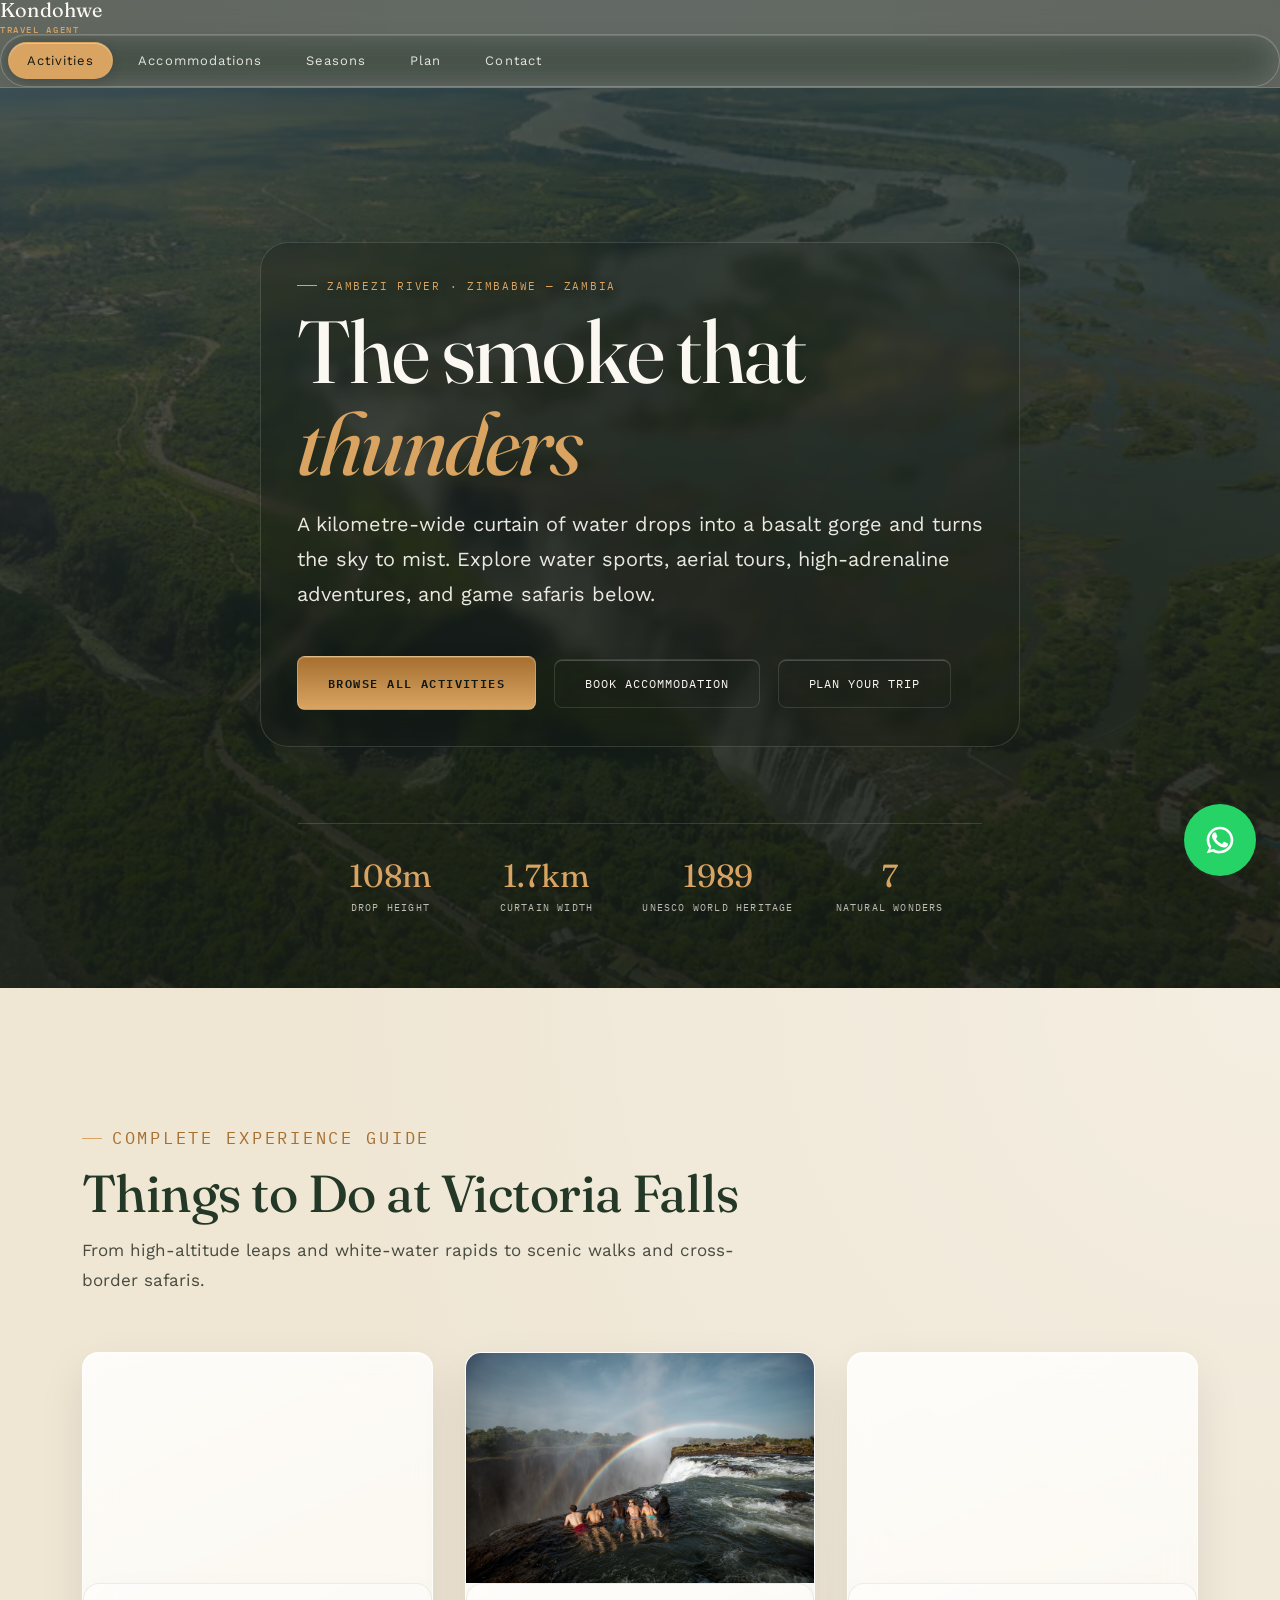
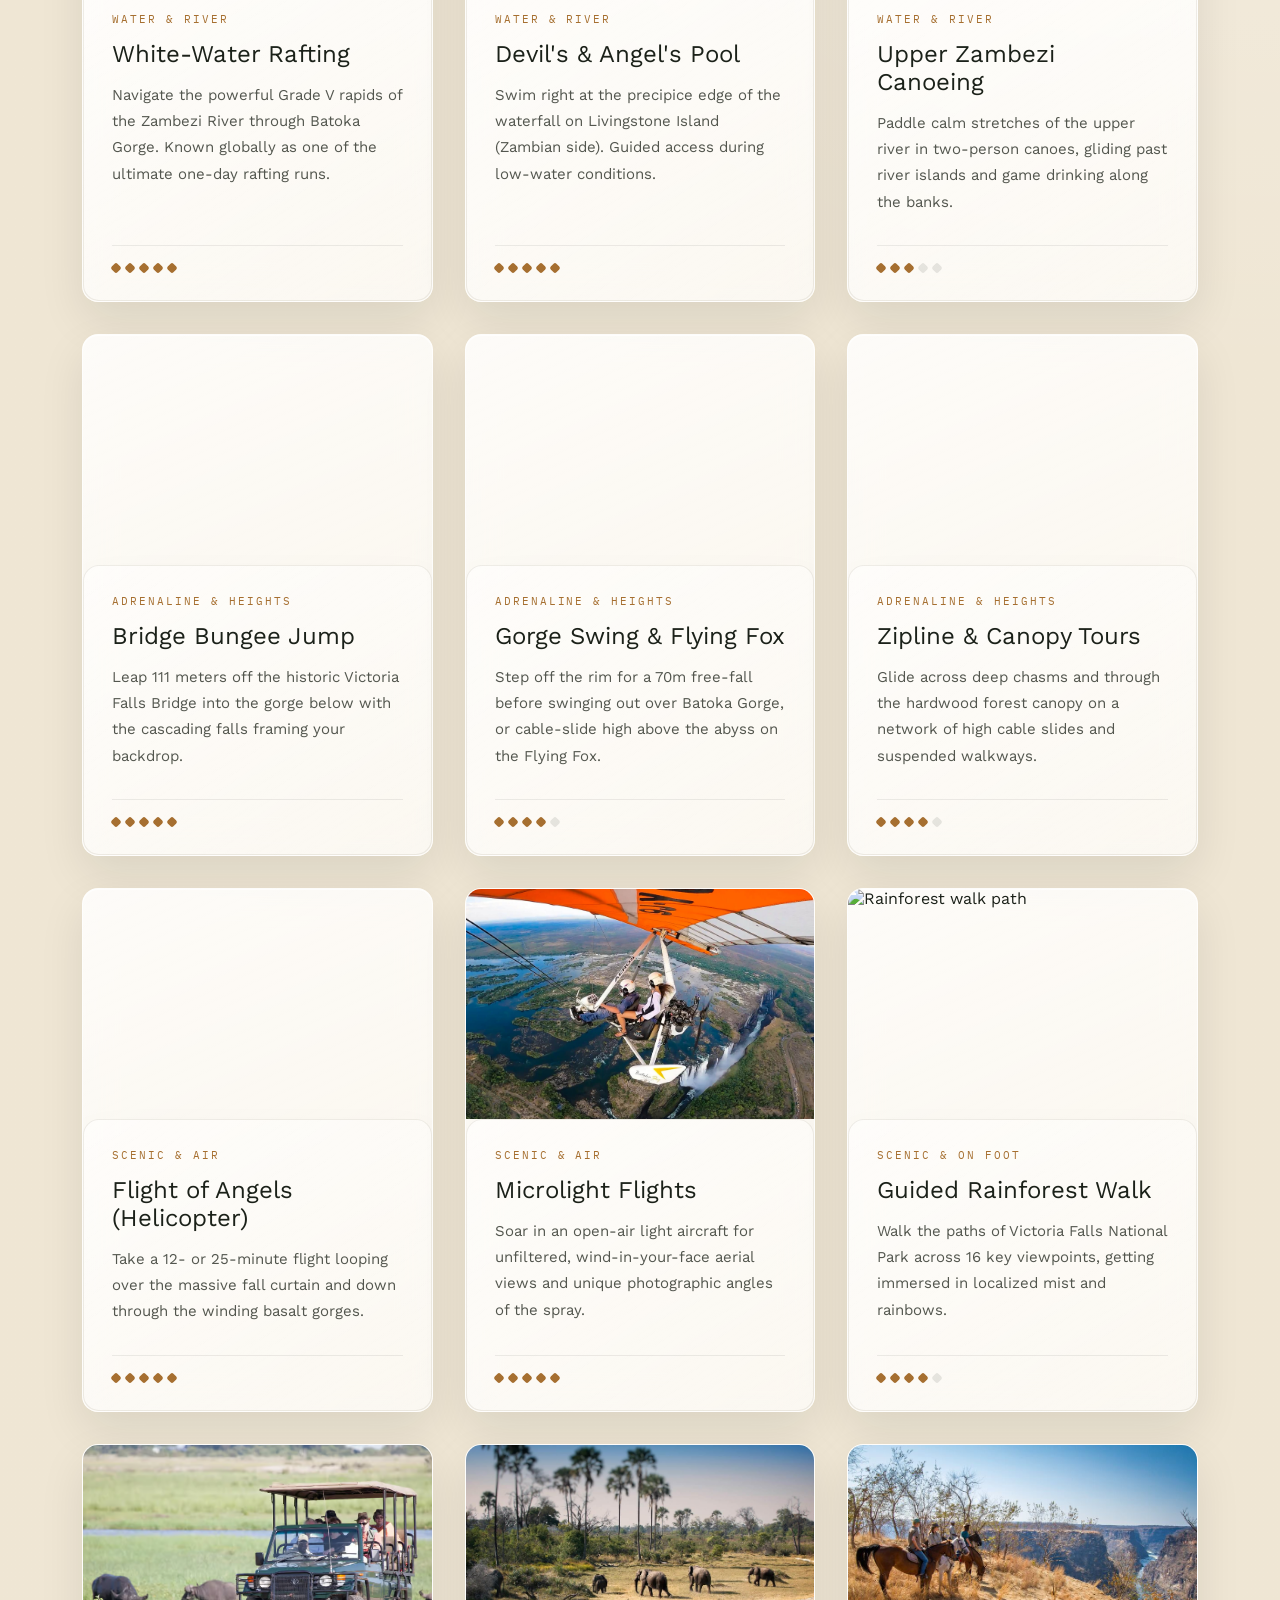
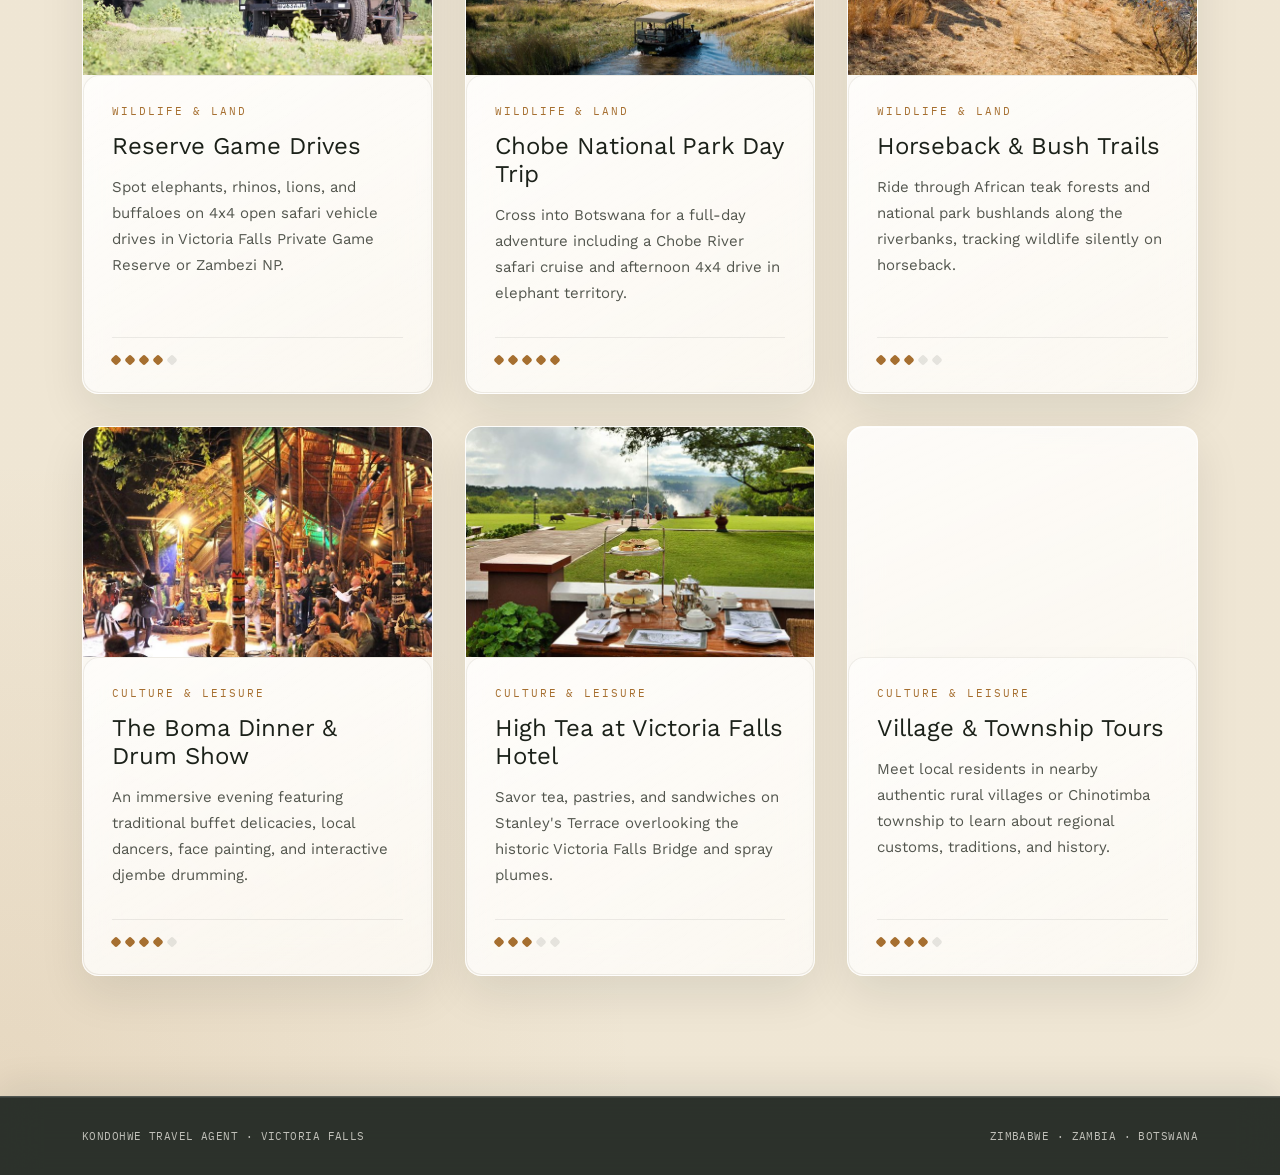
==== commit 2e32a487: "Update kondowe-travel-agent  components" ====
--- a/activities.html
+++ b/activities.html
@@ -533,6 +533,22 @@
       menu.classList.toggle('open');
     });
 
+    document.addEventListener('click', function(event){
+      var clickedInsideMenu = menu.contains(event.target);
+      var clickedToggle = btn.contains(event.target);
+      if (!clickedInsideMenu && !clickedToggle && menu.classList.contains('open')) {
+        btn.classList.remove('open');
+        menu.classList.remove('open');
+      }
+    });
+
+    document.addEventListener('keydown', function(event){
+      if (event.key === 'Escape' && menu.classList.contains('open')) {
+        btn.classList.remove('open');
+        menu.classList.remove('open');
+      }
+    });
+
     // Close menu when clicking outside or clicking a link
     menu.querySelectorAll('a').forEach(function(link){
       link.addEventListener('click', function(){
--- a/styles.css
+++ b/styles.css
@@ -320,8 +320,38 @@
 }
 .footer{ color:rgba(251,248,241,0.72); }
 
-@media (max-width:640px){
-  .site-page .footer-inner{ justify-content:center; text-align:center; }
+@media (max-width:860px){
+  .wrap,
+  .nav-inner{ padding-left:20px; padding-right:20px; }
+  .hero{ min-height:680px; padding-top:100px; }
+  .hero-content{ max-width:100%; }
+  .hero h1{ font-size:clamp(38px, 12vw, 64px); }
+  .hero p.sub{ font-size:clamp(15px, 4vw, 18px); }
+  .hero-ctas{ gap:12px; }
+  .hero-ctas .btn{ flex:1 1 180px; justify-content:center; }
+  .trust-row{ gap:24px 32px; margin-top:52px; padding-top:22px; }
+  .section-head{ margin-bottom:30px; }
+  .grid-exp{ grid-template-columns:repeat(auto-fit, minmax(240px, 1fr)); gap:24px; }
+  .exp-body{ padding:20px; }
+}
+
+@media (max-width:540px){
+  .nav-inner{ padding:14px 18px; }
+  .logo .name{ font-size:18px; }
+  .logo .tag{ letter-spacing:.12em; font-size:8px; }
+  nav.links{ width:86%; max-width:320px; padding:32px 24px; }
+  nav.links a{ font-size:15px; }
+  .hero{ min-height:560px; }
+  .hero-ctas{ display:grid; grid-template-columns:1fr; }
+  .hero-ctas .btn{ width:100%; }
+  .trust-row{ display:grid; grid-template-columns:repeat(2, minmax(0, 1fr)); gap:18px 12px; }
+  .trust-item{ text-align:left; }
+  .experiences{ padding:72px 0; }
+  .section-head h2{ font-size:clamp(30px, 10vw, 42px); }
+  .grid-exp{ grid-template-columns:1fr; }
+  .exp-card .exp-meta{ flex-direction:column; align-items:flex-start; gap:8px; }
+  .site-page .footer-inner,
+  footer .footer-inner{ justify-content:center; text-align:center; }
   .contact-sec{ padding:64px 24px 48px; border-radius:20px; }
   .form-grid{ grid-template-columns:1fr; gap:20px; }
   .form-grid .form-group.full-width{ grid-column:auto; }
